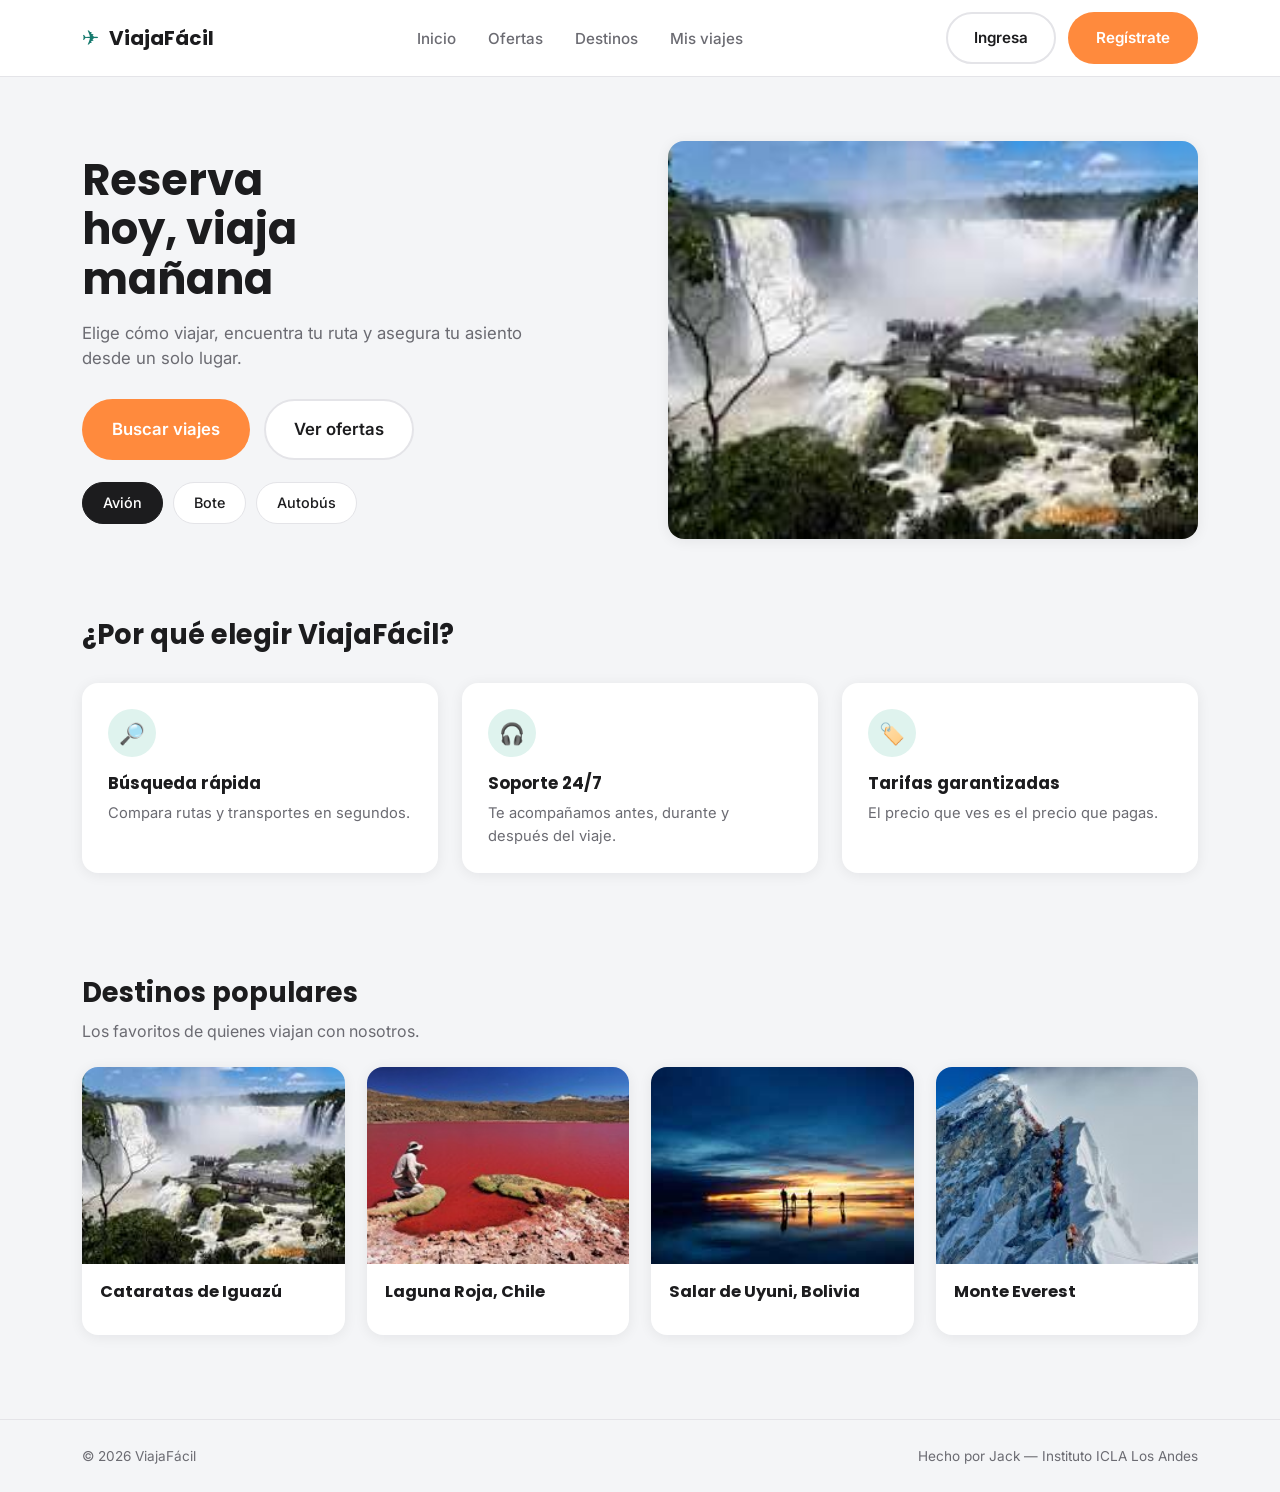
==== index.html @ d4a3ab4e "ViajaFácil" ====
<!DOCTYPE html>
<html lang="es">
<head>
<meta charset="UTF-8">
<meta name="viewport" content="width=device-width, initial-scale=1.0">
<title>ViajaFácil — Reserva hoy, viaja mañana</title>
<link rel="stylesheet" href="https://fonts.googleapis.com/css2?family=Poppins:wght@600;700&family=Inter:wght@400;500;600&display=swap">
<link rel="stylesheet" href="main.css">
</head>
<body>

<header class="site-header">
  <div class="wrap">
    <a class="brand" href="index.html"><span class="icon">✈️</span>ViajaFácil</a>
    <nav class="main-nav">
      <ul>
        <li><a href="index.html">Inicio</a></li>
        <li><a href="buscar.html">Ofertas</a></li>
        <li><a href="#populares">Destinos</a></li>
        <li><a href="#">Mis viajes</a></li>
      </ul>
    </nav>
    <div class="header-actions">
      <a class="btn btn-outline" href="login.html">Ingresa</a>
      <a class="btn btn-primary" href="registro.html">Regístrate</a>
    </div>
  </div>
</header>

<section class="hero">
  <div class="wrap">
    <div>
      <h1>Reserva hoy, viaja mañana</h1>
      <p class="lead">Elige cómo viajar, encuentra tu ruta y asegura tu asiento desde un solo lugar.</p>
      <div class="hero-cta">
        <a class="btn btn-primary btn-lg" href="buscar.html">Buscar viajes</a>
        <a class="btn btn-outline btn-lg" href="buscar.html">Ver ofertas</a>
      </div>
      <div class="transport-row">
        <span class="pill is-active">Avión</span>
        <span class="pill">Bote</span>
        <span class="pill">Autobús</span>
      </div>
    </div>
    <div class="hero-image">
      <img src="descarga (154.jfif" alt="Cataratas de Iguazú">
    </div>
  </div>
</section>

<section class="features">
  <div class="wrap">
    <div class="section-head"><h2>¿Por qué elegir ViajaFácil?</h2></div>
    <div class="grid">
      <div class="feature-card">
        <div class="emoji">🔎</div>
        <h3>Búsqueda rápida</h3>
        <p>Compara rutas y transportes en segundos.</p>
      </div>
      <div class="feature-card">
        <div class="emoji">🎧</div>
        <h3>Soporte 24/7</h3>
        <p>Te acompañamos antes, durante y después del viaje.</p>
      </div>
      <div class="feature-card">
        <div class="emoji">🏷️</div>
        <h3>Tarifas garantizadas</h3>
        <p>El precio que ves es el precio que pagas.</p>
      </div>
    </div>
  </div>
</section>

<section class="features" id="populares">
  <div class="wrap">
    <div class="section-head">
      <div>
        <h2>Destinos populares</h2>
        <p>Los favoritos de quienes viajan con nosotros.</p>
      </div>
    </div>
    <div class="card-grid">
      <a class="dest-card" href="pagina2.html">
        <div class="thumb"><img src="descarga (154.jfif" alt="Cataratas de Iguazú"></div>
        <div class="body"><h3>Cataratas de Iguazú</h3></div>
      </a>
      <a class="dest-card" href="pagina2_1.html">
        <div class="thumb"><img src="laguna-roja-la-tercera-2-1024x804-1024x8041.jpg" alt="Laguna Roja, Chile"></div>
        <div class="body"><h3>Laguna Roja, Chile</h3></div>
      </a>
      <a class="dest-card" href="pagina2_2.html">
        <div class="thumb"><img src="desierto-salar-uyuni-bolivia-1504208619.jpg" alt="Salar de Uyuni, Bolivia"></div>
        <div class="body"><h3>Salar de Uyuni, Bolivia</h3></div>
      </a>
      <a class="dest-card" href="pagina2_3.html">
        <div class="thumb"><img src="descarga.jpg" alt="Monte Everest"></div>
        <div class="body"><h3>Monte Everest</h3></div>
      </a>
    </div>
  </div>
</section>

<footer class="site-footer">
  <div class="wrap">
    <span>© 2026 ViajaFácil</span>
    <span>Hecho por Jack — Instituto ICLA Los Andes</span>
  </div>
</footer>

</body>
</html>
---- main.css ----
/* ==========================================================
   ViajaFácil — hoja de estilos única para todo el sitio
   ========================================================== */

:root{
  --orange: #FF8A3D;
  --orange-dark: #F0701A;
  --orange-soft: #FFE7D3;
  --teal: #157A6E;
  --teal-soft: #DFF3EE;
  --ink: #1C1C1E;
  --gray: #6B6B72;
  --line: #E4E4E8;
  --bg: #F4F5F7;
  --white: #FFFFFF;
  --radius: 16px;
  --radius-sm: 10px;
  --shadow: 0 2px 14px rgba(20, 20, 30, 0.07);
  --maxw: 1180px;
}

*{box-sizing:border-box;}
html{scroll-behavior:smooth;}
body{
  margin:0;
  background:var(--bg);
  color:var(--ink);
  font-family:"Inter", system-ui, sans-serif;
  line-height:1.5;
}
h1,h2,h3,h4,.brand{font-family:"Poppins", system-ui, sans-serif; margin:0;}
p{margin:0; color:var(--gray);}
a{color:inherit; text-decoration:none;}
img{max-width:100%; display:block;}
ul{list-style:none; margin:0; padding:0;}
button{font-family:inherit; cursor:pointer;}

.wrap{max-width:var(--maxw); margin:0 auto; padding:0 32px;}

/* ---------- header ---------- */
.site-header{
  background:var(--white);
  border-bottom:1px solid var(--line);
  position:sticky; top:0; z-index:10;
}
.site-header .wrap{
  display:flex; align-items:center; justify-content:space-between;
  height:76px;
}
.brand{
  display:flex; align-items:center; gap:10px;
  font-size:1.25rem; font-weight:700;
}
.brand .icon{color:var(--teal); font-size:1.3rem;}
.back-link{
  display:inline-flex; align-items:center; gap:6px;
  color:var(--gray); font-weight:500;
}
.main-nav ul{display:flex; gap:32px;}
.main-nav a{color:var(--gray); font-weight:500; font-size:.95rem;}
.main-nav a:hover{color:var(--ink);}
.header-actions{display:flex; gap:12px; align-items:center;}

/* ---------- buttons ---------- */
.btn{
  display:inline-flex; align-items:center; justify-content:center;
  gap:8px; padding:13px 26px; border-radius:999px;
  font-weight:600; font-size:.95rem; border:2px solid transparent;
  transition:transform .15s ease, box-shadow .15s ease;
}
.btn:hover{transform:translateY(-1px);}
.btn-primary{background:var(--orange); color:var(--white);}
.btn-primary:hover{background:var(--orange-dark);}
.btn-outline{background:var(--white); color:var(--ink); border-color:var(--line);}
.btn-outline:hover{border-color:var(--ink);}
.btn-block{width:100%;}
.btn-lg{padding:16px 28px; font-size:1.05rem;}

/* ---------- hero (index) ---------- */
.hero{padding:64px 0 40px;}
.hero .wrap{
  display:grid; grid-template-columns:1fr 1fr; gap:56px; align-items:center;
}
.hero h1{font-size:2.7rem; line-height:1.15; max-width:9ch;}
.hero p.lead{margin-top:16px; max-width:42ch; font-size:1.05rem;}
.hero-cta{display:flex; gap:14px; margin-top:28px;}
.transport-row{display:flex; gap:10px; margin-top:22px;}
.pill{
  padding:9px 20px; border-radius:999px; border:1px solid var(--line);
  background:var(--white); font-size:.9rem; font-weight:500;
}
.pill.is-active{background:var(--ink); color:var(--white); border-color:var(--ink);}
.hero-image{
  border-radius:var(--radius); overflow:hidden; box-shadow:var(--shadow);
  aspect-ratio:4/3;
}
.hero-image img{width:100%; height:100%; object-fit:cover;}

/* ---------- feature cards ---------- */
.features{padding:36px 0 64px;}
.features .grid{
  display:grid; grid-template-columns:repeat(3,1fr); gap:24px; margin-top:28px;
}
.feature-card{
  background:var(--white); border-radius:var(--radius); padding:26px;
  box-shadow:var(--shadow);
}
.feature-card .emoji{
  width:48px; height:48px; border-radius:50%; background:var(--teal-soft);
  display:flex; align-items:center; justify-content:center; font-size:1.3rem;
  margin-bottom:14px;
}
.feature-card h3{font-size:1.05rem; margin-bottom:6px;}
.feature-card p{font-size:.92rem;}

/* ---------- section heading ---------- */
.section-head{display:flex; align-items:baseline; justify-content:space-between; margin-bottom:24px;}
.section-head h2{font-size:1.7rem;}
.section-head p{margin-top:6px;}

/* ---------- destination / offer cards ---------- */
.card-grid{display:grid; grid-template-columns:repeat(4,1fr); gap:22px;}
.dest-card{
  background:var(--white); border-radius:var(--radius); overflow:hidden;
  box-shadow:var(--shadow); transition:transform .15s ease;
}
.dest-card:hover{transform:translateY(-4px);}
.dest-card .thumb{aspect-ratio:4/3; overflow:hidden;}
.dest-card .thumb img{width:100%; height:100%; object-fit:cover;}
.dest-card .body{padding:16px 18px 20px;}
.dest-card h3{font-size:1.02rem; margin-bottom:10px;}

/* offer cards (buscar.html) */
.offers-toolbar{display:flex; gap:10px; margin:20px 0 30px; flex-wrap:wrap;}
.filter-pill{
  padding:10px 22px; border-radius:999px; border:1px solid var(--line);
  background:var(--white); font-weight:600; font-size:.9rem;
}
.filter-pill.is-active{background:var(--orange); color:var(--white); border-color:var(--orange);}

.search-bar{
  display:flex; align-items:center; gap:10px; background:var(--white);
  border:1px solid var(--line); border-radius:999px; padding:6px 6px 6px 20px;
  margin-top:20px; max-width:520px;
}
.search-bar input{
  flex:1; border:none; outline:none; font:inherit; padding:10px 0; background:transparent;
}
.search-bar button{
  background:var(--orange); color:var(--white); border:none; border-radius:999px;
  padding:11px 22px; font-weight:600;
}

.offer-card{
  background:var(--white); border-radius:var(--radius); overflow:hidden;
  box-shadow:var(--shadow); display:flex; flex-direction:column;
}
.offer-card .thumb{position:relative; aspect-ratio:16/10;}
.offer-card .thumb img{width:100%; height:100%; object-fit:cover;}
.tag{
  position:absolute; top:12px; left:12px; background:var(--teal-soft); color:var(--teal);
  font-size:.75rem; font-weight:700; padding:4px 10px; border-radius:999px;
}
.discount{
  position:absolute; top:12px; right:12px; background:var(--orange); color:var(--white);
  font-size:.75rem; font-weight:700; padding:4px 10px; border-radius:999px;
}
.offer-card .body{padding:16px 18px 20px; display:flex; flex-direction:column; gap:10px; flex:1;}
.offer-card h3{font-size:1rem;}
.price-row{display:flex; align-items:baseline; gap:8px;}
.price-old{color:var(--gray); text-decoration:line-through; font-size:.9rem;}
.price-new{color:var(--orange-dark); font-size:1.2rem; font-weight:700;}
.offer-card .validity{font-size:.8rem; color:var(--gray);}

/* ---------- destination detail (pagina2) ---------- */
.detail{padding:44px 0 72px;}
.detail .wrap{display:grid; grid-template-columns:1.1fr .9fr; gap:48px; align-items:start;}
.detail-image{border-radius:var(--radius); overflow:hidden; box-shadow:var(--shadow); aspect-ratio:4/3;}
.detail-image img{width:100%; height:100%; object-fit:cover;}
.detail-tagline{margin-top:18px; font-size:1.05rem;}
.detail-title{font-size:2.1rem; margin-bottom:6px;}

.panel{background:var(--white); border-radius:var(--radius); box-shadow:var(--shadow); padding:26px; margin-top:18px;}
.panel + .panel{margin-top:16px;}
.panel dl{display:grid; grid-template-columns:auto 1fr; gap:10px 16px; margin:0;}
.panel dt{color:var(--gray); font-size:.88rem;}
.panel dd{margin:0; font-weight:600; font-size:.92rem;}
.route-line{display:flex; align-items:center; gap:10px; font-weight:600; margin-bottom:14px;}
.route-line .sep{color:var(--orange);}

.transport-choice{display:flex; gap:14px; margin-top:6px;}
.transport-option{
  flex:1; border:2px solid var(--line); border-radius:var(--radius-sm);
  padding:20px 12px; text-align:center; background:var(--white);
  font-weight:600; font-size:1.6rem; transition:border-color .15s ease;
}
.transport-option span{display:block; font-size:.85rem; margin-top:8px; color:var(--gray); font-weight:500;}
.transport-option:hover{border-color:var(--orange);}

.include-list li{
  display:flex; align-items:center; gap:8px; font-size:.92rem; margin-top:8px;
}
.include-list li::before{content:"✓"; color:var(--teal); font-weight:700;}

/* ---------- confirmation (pagina3) ---------- */
.confirm{
  min-height:calc(100vh - 76px); display:flex; align-items:center; justify-content:center;
  padding:48px 24px;
}
.confirm-card{
  background:var(--white); border-radius:var(--radius); box-shadow:var(--shadow);
  padding:48px; max-width:440px; width:100%; text-align:center;
}
.confirm-check{
  width:74px; height:74px; border-radius:50%; background:var(--teal-soft);
  color:var(--teal); font-size:2.1rem; display:flex; align-items:center; justify-content:center;
  margin:0 auto 20px;
}
.confirm-card h1{font-size:1.5rem;}
.confirm-card p{margin-top:8px;}
.confirm-photo{
  border-radius:var(--radius-sm); overflow:hidden; margin-top:26px; aspect-ratio:16/9;
}
.confirm-photo img{width:100%; height:100%; object-fit:cover;}
.trip-summary{
  text-align:left; background:var(--bg); border-radius:var(--radius-sm);
  padding:18px 20px; margin-top:16px; display:grid; gap:10px;
}
.trip-summary div{display:flex; align-items:center; gap:10px; font-size:.92rem;}
.trip-summary .trip-route{font-weight:700; font-size:1.05rem; font-family:"Poppins", sans-serif;}
.trip-summary .trip-meta{display:flex; gap:22px;}
.code-box{margin-top:20px;}
.code-box p{font-size:.82rem;}
.code-box strong{display:block; font-size:1.3rem; color:var(--teal); letter-spacing:.5px; margin-top:4px;}
.confirm-actions{display:flex; flex-direction:column; gap:12px; margin-top:28px;}

/* ---------- booking flow: seat / passenger / payment ---------- */
.flow{padding:40px 0 72px;}
.flow .wrap{display:grid; grid-template-columns:1.15fr .85fr; gap:48px; align-items:start;}
.flow h1{font-size:1.6rem;}
.flow-sub{margin-top:6px; font-size:.92rem;}
.flow-sub span{margin-right:14px;}

.seat-legend{display:flex; gap:22px; margin:22px 0 6px;}
.seat-legend .key{display:flex; align-items:center; gap:8px; font-size:.85rem; color:var(--gray);}
.seat-legend .dot{width:14px; height:14px; border-radius:4px;}
.dot.avail{background:#59C6A6;}
.dot.selected{background:var(--orange);}
.dot.unavail{background:var(--line);}

.plane{background:var(--white); border-radius:var(--radius); box-shadow:var(--shadow); padding:28px; margin-top:18px;}
.plane .row-label{font-size:.85rem; color:var(--gray); margin-bottom:14px;}
.seat-grid{display:flex; flex-direction:column; gap:8px;}
.seat-row{display:grid; grid-template-columns:20px repeat(3,1fr) 20px repeat(3,1fr); gap:6px; align-items:center;}
.seat-row .num{font-size:.8rem; color:var(--gray); text-align:right;}
.seat-row .num:last-child{text-align:left;}
.seat{
  aspect-ratio:1; border-radius:7px; border:none; background:#59C6A6;
}
.seat.selected{background:var(--orange);}
.seat.unavailable{background:var(--line); cursor:not-allowed;}
.seat-picked{
  display:flex; align-items:center; justify-content:space-between;
  margin-top:20px; padding-top:18px; border-top:1px solid var(--line);
}
.seat-picked strong{display:block; font-size:1.1rem; color:var(--orange-dark);}
.seat-picked span{font-size:.85rem; color:var(--gray);}

.field{margin-bottom:16px;}
.field label{display:block; font-size:.85rem; color:var(--gray); margin-bottom:6px;}
.field input{
  width:100%; padding:12px 14px; border:1px solid var(--line); border-radius:var(--radius-sm);
  font:inherit; background:var(--white);
}
.field input:focus{outline:2px solid var(--orange); outline-offset:1px;}
.field-row{display:grid; grid-template-columns:1fr 1fr; gap:16px;}

.summary-row{display:flex; justify-content:space-between; font-size:.92rem; padding:6px 0;}
.summary-row.total{border-top:1px solid var(--line); margin-top:8px; padding-top:14px; font-weight:700; font-size:1.1rem;}

.pay-method{
  display:flex; align-items:center; gap:12px; border:2px solid var(--line);
  border-radius:var(--radius-sm); padding:16px 18px; margin-bottom:14px; cursor:pointer;
}
.pay-method input{accent-color:var(--orange);}
.pay-method.is-active{border-color:var(--orange); background:var(--orange-soft);}
.pay-secure{text-align:center; font-size:.8rem; color:var(--gray); margin-top:12px;}

/* ---------- login / registro ---------- */
.auth{
  min-height:calc(100vh - 76px); display:flex; align-items:center; justify-content:center;
  padding:48px 24px;
}
.auth-card{
  background:var(--white); border-radius:var(--radius); box-shadow:var(--shadow);
  padding:44px; max-width:420px; width:100%;
}
.auth-card h1{font-size:1.5rem; text-align:center;}
.auth-card > p{text-align:center; margin-top:6px;}
.auth-card form{margin-top:26px;}
.auth-check{display:flex; align-items:center; gap:8px; font-size:.85rem; color:var(--gray); margin:4px 0 20px;}
.auth-check input{accent-color:var(--orange);}
.auth-forgot{display:block; text-align:right; font-size:.85rem; color:var(--teal); margin:-8px 0 18px;}
.auth-divider{
  display:flex; align-items:center; gap:12px; margin:22px 0; color:var(--gray); font-size:.8rem;
}
.auth-divider::before, .auth-divider::after{content:""; flex:1; height:1px; background:var(--line);}
.auth-switch{text-align:center; margin-top:22px; font-size:.9rem; color:var(--gray);}
.auth-switch a{color:var(--orange-dark); font-weight:600;}

/* ---------- footer ---------- */
.site-footer{border-top:1px solid var(--line); padding:26px 0; margin-top:20px;}
.site-footer .wrap{display:flex; justify-content:space-between; align-items:center; font-size:.85rem; color:var(--gray);}

/* ---------- responsive ---------- */
@media (max-width:920px){
  .hero .wrap, .detail .wrap{grid-template-columns:1fr;}
  .features .grid{grid-template-columns:1fr 1fr;}
  .card-grid{grid-template-columns:1fr 1fr;}
  .main-nav{display:none;}
}
@media (max-width:560px){
  .features .grid, .card-grid{grid-template-columns:1fr;}
  .hero h1{font-size:2.1rem;}
}
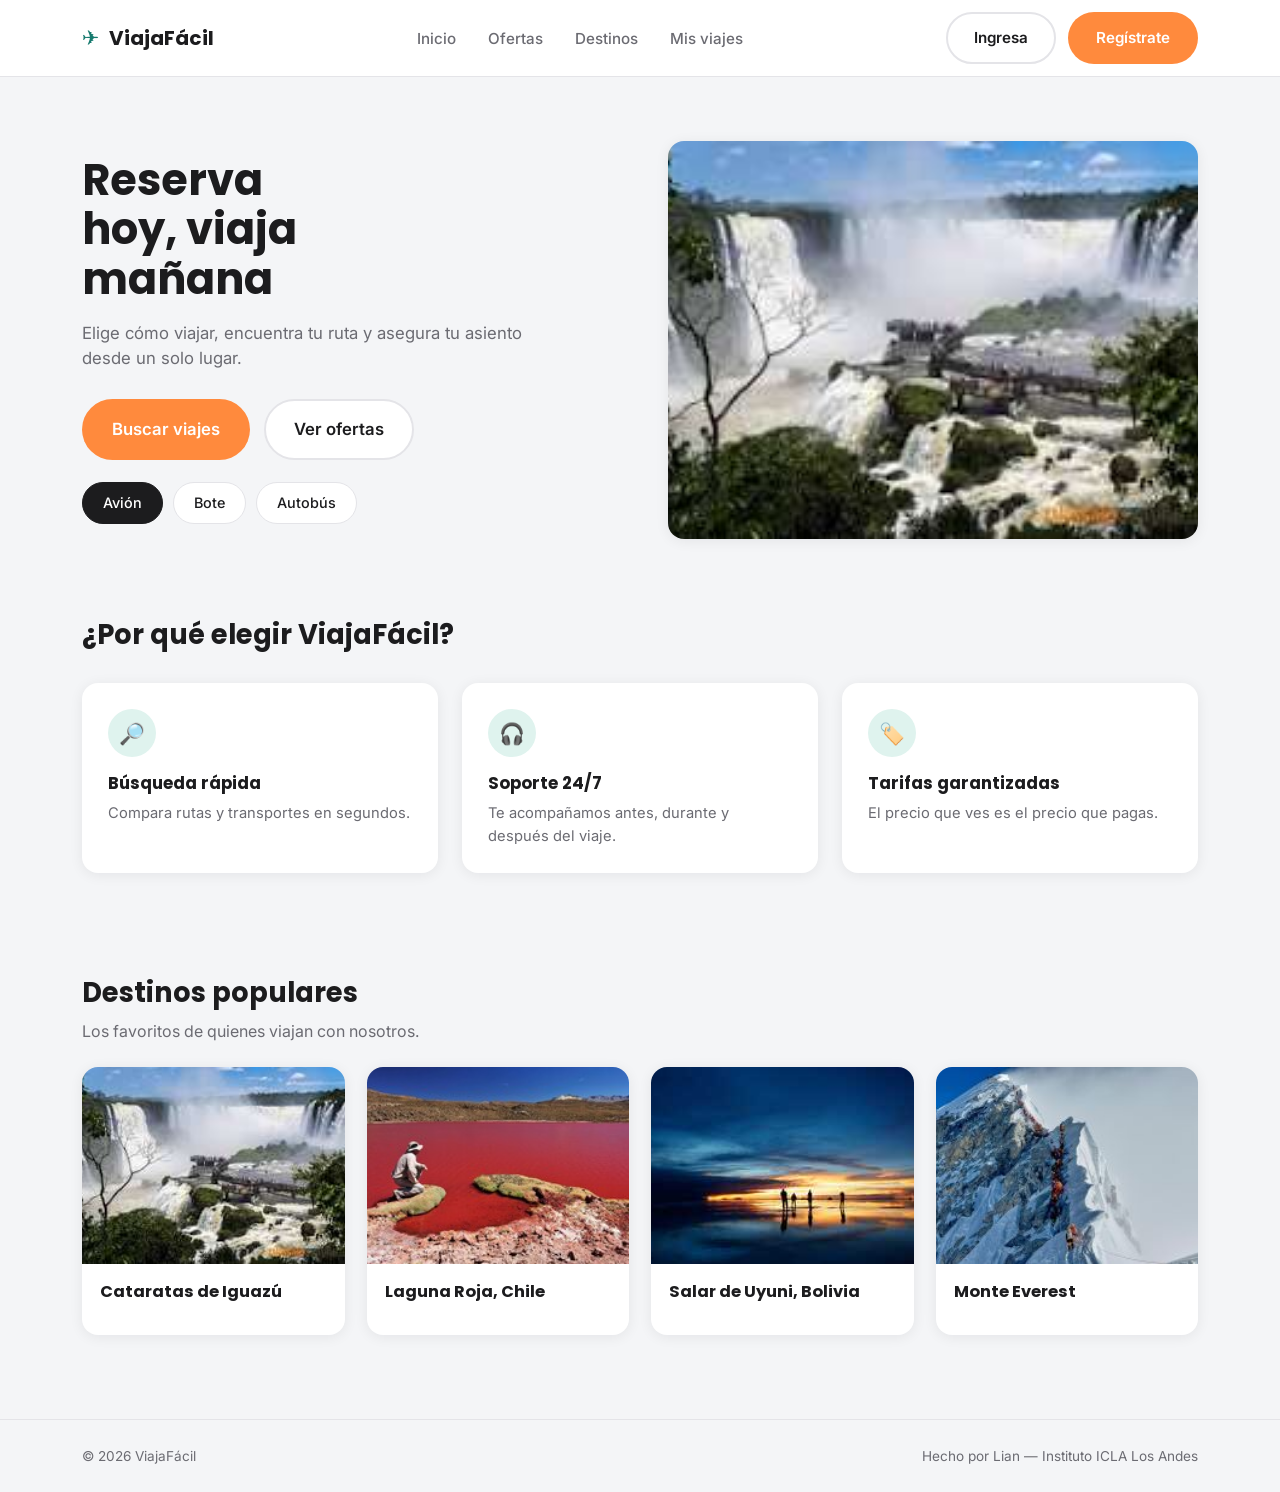
==== commit 2504bc0b: "Update footer attribution from Jack to Lian" ====
--- a/index.html
+++ b/index.html
@@ -103,7 +103,7 @@
 <footer class="site-footer">
   <div class="wrap">
     <span>© 2026 ViajaFácil</span>
-    <span>Hecho por Jack — Instituto ICLA Los Andes</span>
+    <span>Hecho por Lian — Instituto ICLA Los Andes</span>
   </div>
 </footer>
 
